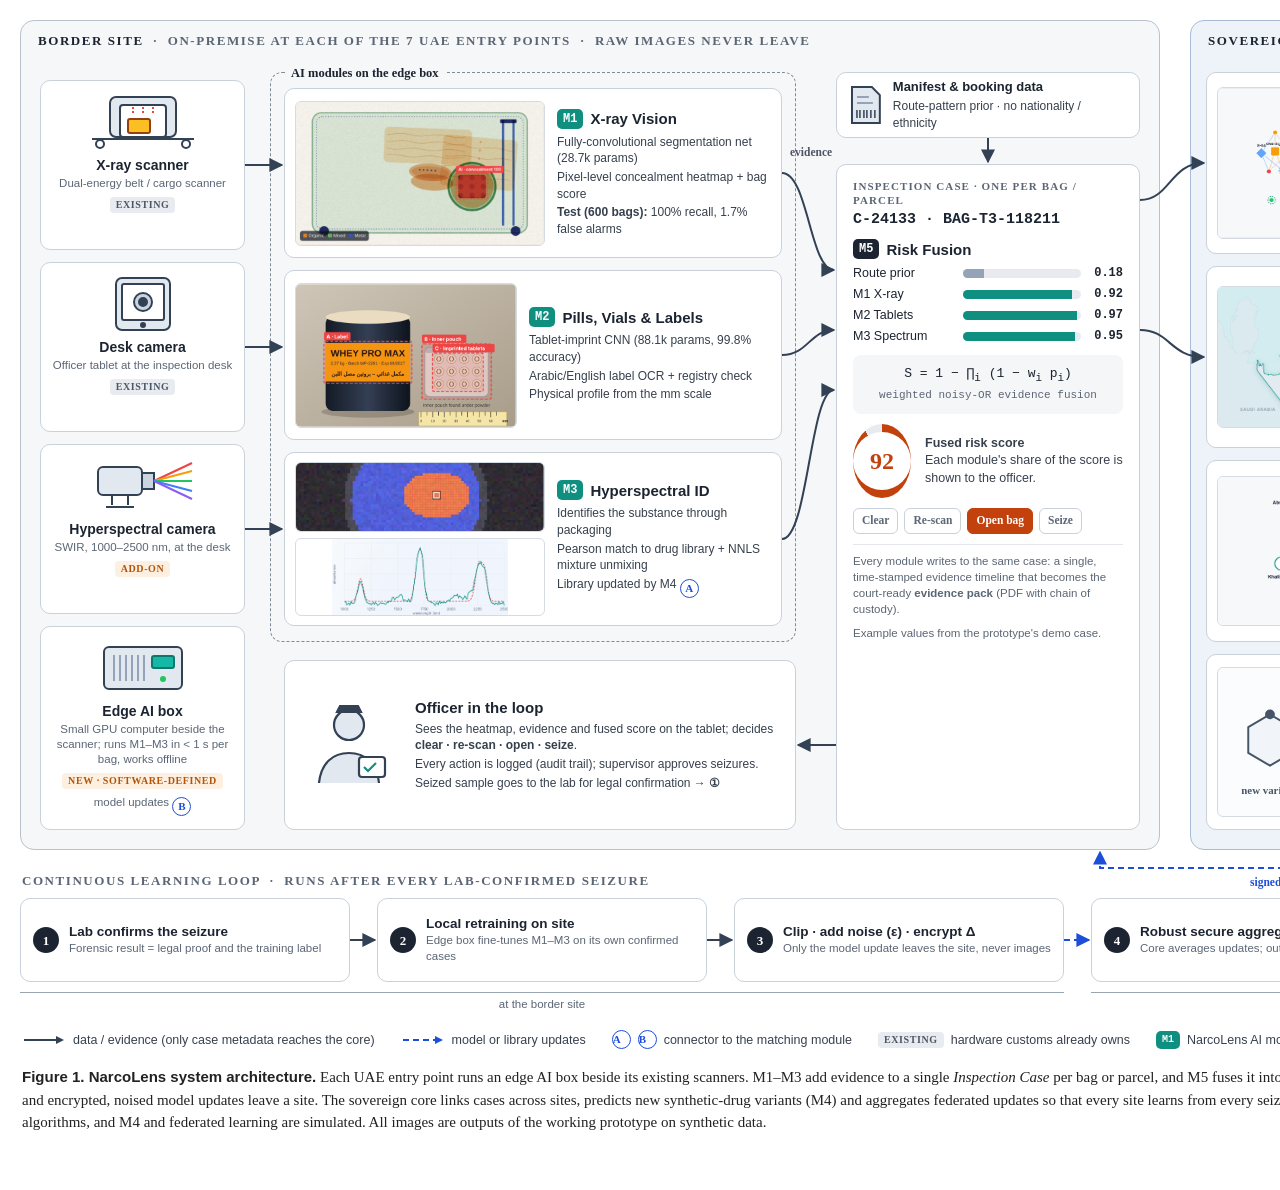
==== docs/architecture/src/architecture.html @ fb4dd949 "Add system architecture figure" ====
<!doctype html>
<html><head><meta charset="utf-8"><title>NarcoLens architecture</title>
<style>
  :root { --ink:#1b2430; --mute:#5b6675; --line:#8a95a3; --teal:#0f8f80; --teal-s:#e3f4f1; --amber:#b45309; --red:#c2410c; --blue:#1d4ed8; --site:#f6f7f9; --core:#eef3fa; }
  * { box-sizing: border-box; margin: 0; }
  body { width: 1800px; height: 1160px; background: #fff; font-family: Inter, "Helvetica Neue", Arial, sans-serif; color: var(--ink); position: relative; }
  .abs { position: absolute; }
  .zone { border: 1.6px solid #b9c2cd; border-radius: 14px; }
  .site { background: var(--site); }
  .core { background: var(--core); border-color: #a9bcd6; }
  .zone-h { position: absolute; top: 12px; left: 18px; font: 700 13px/1 Inter; letter-spacing: .12em; text-transform: uppercase; color: var(--mute); }
  .zone-h b { color: var(--ink); }
  .card { background: #fff; border: 1.2px solid #c9d1db; border-radius: 10px; }
  .sensor { display: flex; flex-direction: column; align-items: center; text-align: center; padding: 10px 10px 8px; }
  .sensor svg { margin: 2px 0 6px; }
  .sensor b { font-size: 14px; }
  .sensor small { font-size: 11.5px; color: var(--mute); line-height: 1.3; margin-top: 3px; }
  .tag { display: inline-block; font: 600 10px/1 Inter; letter-spacing: .06em; text-transform: uppercase; padding: 3px 6px; border-radius: 4px; margin-top: 6px; }
  .tag.ex { background: #e8ebef; color: #4b5563; } .tag.new { background: #fdf0e1; color: var(--amber); }
  .edge { border: 1.6px dashed #7d8b9b; border-radius: 12px; }
  .edge-h { position: absolute; top: -10px; left: 14px; background: var(--site); padding: 0 6px; font: 700 12.5px/20px Inter; color: var(--ink); }
  .mod { display: flex; gap: 12px; padding: 10px; align-items: center; }
  .mod img { border-radius: 6px; border: 1px solid #d5dbe2; display: block; }
  .mod .txt { flex: 1; min-width: 0; }
  .mh { display: flex; align-items: center; gap: 7px; margin-bottom: 5px; }
  .badge { font: 800 12px/1 "JetBrains Mono", monospace; color: #fff; background: var(--teal); padding: 4px 6px; border-radius: 5px; }
  .mh b { font-size: 15px; }
  .txt p { font-size: 12px; line-height: 1.38; color: #36404d; }
  .txt p + p { margin-top: 2px; }
  .st { font-size: 12px; margin-left: auto; color: var(--teal); white-space: nowrap; }
  .st.sim { color: #8a6d3b; }
  .conn { display: inline-grid; place-items: center; width: 19px; height: 19px; border-radius: 50%; border: 1.5px solid var(--blue); color: var(--blue); font: 700 11px/1 Inter; vertical-align: -4px; background: #fff; }
  /* case card */
  .case { padding: 14px 16px; }
  .case-h { font: 700 11px/1.3 Inter; letter-spacing: .1em; text-transform: uppercase; color: var(--mute); }
  .case-id { font: 700 15px/1.3 "JetBrains Mono", monospace; margin: 2px 0 10px; }
  .ev { display: grid; grid-template-columns: 102px 1fr 34px; align-items: center; gap: 8px; font-size: 12.5px; margin: 7px 0; }
  .ev .bar { height: 9px; background: #e7ebf0; border-radius: 5px; overflow: hidden; } .ev .bar i { display: block; height: 100%; background: var(--teal); }
  .ev .bar i.p { background: #94a3b8; }
  .ev span:last-child { font: 600 12px/1 "JetBrains Mono", monospace; text-align: right; }
  .fz { margin: 12px 0 10px; padding: 10px 12px; border-radius: 8px; background: #f4f6f8; font: 13px/1.4 "JetBrains Mono", monospace; text-align: center; }
  .score { display: flex; align-items: center; gap: 14px; margin: 6px 0 10px; }
  .ring { width: 74px; height: 74px; border-radius: 50%; display: grid; place-items: center; background: conic-gradient(var(--red) 0 92%, #e7ebf0 0); }
  .ring b { width: 58px; height: 58px; border-radius: 50%; background: #fff; display: grid; place-items: center; font: 800 24px/1 Inter; color: var(--red); }
  .score div p { font-size: 12.5px; line-height: 1.4; color: #36404d; }
  .chips { display: flex; gap: 6px; flex-wrap: wrap; margin: 4px 0 10px; }
  .chip { font: 600 11.5px/1 Inter; padding: 6px 8px; border-radius: 6px; border: 1px solid #c9d1db; color: var(--mute); }
  .chip.on { background: var(--red); border-color: var(--red); color: #fff; }
  .note { font-size: 11.5px; color: var(--mute); line-height: 1.4; border-top: 1px solid #e3e7ec; padding-top: 8px; }
  /* bottom loop */
  .loop-h { font: 700 13px/1 Inter; letter-spacing: .12em; text-transform: uppercase; color: var(--mute); }
  .step { display: flex; gap: 10px; align-items: center; padding: 10px 12px; }
  .step .n { flex: none; width: 26px; height: 26px; border-radius: 50%; background: var(--ink); color: #fff; display: grid; place-items: center; font: 700 13px/1 Inter; }
  .step b { font-size: 13.5px; display: block; } .step small { font-size: 11.5px; color: var(--mute); line-height: 1.35; display: block; margin-top: 2px; }
  .brace { border-top: 1.5px solid #9aa5b2; text-align: center; font-size: 11.5px; color: var(--mute); padding-top: 5px; }
  /* legend + caption */
  .legend { display: flex; gap: 26px; align-items: center; font-size: 12.5px; color: #36404d; flex-wrap: wrap; }
  .legend span { display: inline-flex; align-items: center; gap: 7px; }
  .caption { font-family: "Charter", "Bitstream Charter", Georgia, serif; font-size: 15px; line-height: 1.5; color: #222; }
  .caption b { font-family: Inter, Arial, sans-serif; }
  svg.wires { position: absolute; inset: 0; pointer-events: none; }
  .lbl { font: 600 11.5px Inter; fill: #4b5563; }
</style></head><body>

<!-- ===================== BORDER SITE ===================== -->
<div class="abs zone site" style="left:20px;top:20px;width:1140px;height:830px"></div>
<div class="abs zone-h" style="left:38px;top:34px"><b>Border site</b> &nbsp;·&nbsp; on-premise at each of the 7 UAE entry points &nbsp;·&nbsp; raw images never leave</div>

<!-- sensors -->
<div class="abs card sensor" style="left:40px;top:80px;width:205px;height:170px">
  <svg width="110" height="58" viewBox="0 0 110 58" fill="none" stroke="#334155" stroke-width="2" stroke-linejoin="round"><rect x="22" y="4" width="66" height="40" rx="6" fill="#e2e8f0"/><rect x="32" y="12" width="46" height="32" rx="3" fill="#fff"/><rect x="40" y="26" width="22" height="14" rx="2" fill="#fbbf24" stroke="#92400e"/><path d="M4 46h102"/><circle cx="12" cy="51" r="4"/><circle cx="98" cy="51" r="4"/><path d="M45 14v8M55 14v8M65 14v8" stroke="#ef4444" stroke-dasharray="2 2"/></svg>
  <b>X-ray scanner</b><small>Dual-energy belt / cargo scanner</small><span class="tag ex">existing</span>
</div>
<div class="abs card sensor" style="left:40px;top:262px;width:205px;height:170px">
  <svg width="110" height="58" viewBox="0 0 110 58" fill="none" stroke="#334155" stroke-width="2"><rect x="28" y="3" width="54" height="52" rx="6" fill="#e2e8f0"/><rect x="34" y="9" width="42" height="36" rx="2" fill="#fff"/><circle cx="55" cy="27" r="9" fill="#cbd5e1"/><circle cx="55" cy="27" r="4" fill="#334155"/><circle cx="55" cy="50" r="2" fill="#334155"/></svg>
  <b>Desk camera</b><small>Officer tablet at the inspection desk</small><span class="tag ex">existing</span>
</div>
<div class="abs card sensor" style="left:40px;top:444px;width:205px;height:170px">
  <svg width="110" height="58" viewBox="0 0 110 58" fill="none" stroke-width="2"><rect x="10" y="10" width="44" height="28" rx="5" fill="#e2e8f0" stroke="#334155"/><rect x="54" y="16" width="12" height="16" fill="#cbd5e1" stroke="#334155"/><path d="M66 24 L104 6" stroke="#ef4444"/><path d="M66 24 L104 14" stroke="#f59e0b"/><path d="M66 24 L104 24" stroke="#22c55e"/><path d="M66 24 L104 34" stroke="#3b82f6"/><path d="M66 24 L104 42" stroke="#8b5cf6"/><path d="M24 38v10M40 38v10M18 50h28" stroke="#334155"/></svg>
  <b>Hyperspectral camera</b><small>SWIR, 1000–2500 nm, at the desk</small><span class="tag new">add-on</span>
</div>
<div class="abs card sensor" style="left:40px;top:626px;width:205px;height:204px">
  <svg width="110" height="58" viewBox="0 0 110 58" fill="none" stroke="#334155" stroke-width="2"><rect x="16" y="8" width="78" height="42" rx="5" fill="#e2e8f0"/><path d="M26 16v26M32 16v26M38 16v26M44 16v26M50 16v26M56 16v26" stroke="#94a3b8"/><rect x="64" y="17" width="22" height="12" rx="2" fill="#14b8a6" stroke="#0f766e"/><circle cx="75" cy="40" r="3" fill="#22c55e" stroke="none"/></svg>
  <b>Edge AI box</b><small>Small GPU computer beside the scanner; runs M1–M3 in &lt; 1 s per bag, works offline</small><span class="tag new">new · software-defined</span>
  <small style="margin-top:6px">model updates <span class="conn">B</span></small>
</div>

<!-- edge AI modules -->
<div class="abs edge" style="left:270px;top:72px;width:526px;height:570px"><span class="edge-h">AI modules on the edge box</span></div>

<div class="abs card mod" style="left:284px;top:88px;width:498px;height:170px">
  <img src="xray.png" width="250" height="145" style="object-fit:cover">
  <div class="txt">
    <div class="mh"><span class="badge">M1</span><b>X-ray Vision</b></div>
    <p>Fully-convolutional segmentation net (28.7k params)</p>
    <p>Pixel-level concealment heatmap + bag score</p>
    <p><b>Test (600 bags):</b> 100% recall, 1.7% false alarms</p>
  </div>
</div>
<div class="abs card mod" style="left:284px;top:270px;width:498px;height:170px">
  <img src="desk.png" width="222" height="145">
  <div class="txt">
    <div class="mh"><span class="badge">M2</span><b>Pills, Vials &amp; Labels</b></div>
    <p>Tablet-imprint CNN (88.1k params, 99.8% accuracy)</p>
    <p>Arabic/English label OCR + registry check</p>
    <p>Physical profile from the mm scale</p>
  </div>
</div>
<div class="abs card mod" style="left:284px;top:452px;width:498px;height:174px">
  <div style="display:flex;flex-direction:column;gap:6px;width:250px">
    <img src="hyper.png" width="250" height="70" style="object-fit:cover;object-position:center 48%">
    <img src="spec.png" width="250" height="78" style="object-fit:contain;background:#fff">
  </div>
  <div class="txt">
    <div class="mh"><span class="badge">M3</span><b>Hyperspectral ID</b></div>
    <p>Identifies the substance through packaging</p>
    <p>Pearson match to drug library + NNLS mixture unmixing</p>
    <p>Library updated by M4 <span class="conn">A</span></p>
  </div>
</div>

<!-- officer -->
<div class="abs card mod" style="left:284px;top:660px;width:512px;height:170px">
  <svg width="96" height="96" viewBox="0 0 96 96" fill="none" stroke="#334155" stroke-width="2.2" style="flex:none;margin:0 6px"><circle cx="48" cy="28" r="15" fill="#e2e8f0"/><path d="M18 86c2-20 14-30 30-30s28 10 30 30" fill="#e2e8f0"/><path d="M36 15h24l-3-6H39z" fill="#334155"/><rect x="58" y="60" width="26" height="20" rx="3" fill="#fff"/><path d="M63 70l4 4 8-8" stroke="#0f8f80"/></svg>
  <div class="txt">
    <div class="mh"><b>Officer in the loop</b></div>
    <p>Sees the heatmap, evidence and fused score on the tablet; decides <b>clear · re-scan · open · seize</b>.</p>
    <p>Every action is logged (audit trail); supervisor approves seizures.</p>
    <p>Seized sample goes to the lab for legal confirmation <b>→ ①</b></p>
  </div>
</div>

<!-- manifest + case -->
<div class="abs card" style="left:836px;top:72px;width:304px;height:66px;display:flex;align-items:center;gap:10px;padding:0 12px">
  <svg width="34" height="42" viewBox="0 0 34 42" fill="none" stroke="#334155" stroke-width="2"><path d="M3 3h20l8 8v28H3z" fill="#e2e8f0"/><path d="M8 26v8M11 26v8M15 26v8M18 26v8M22 26v8M26 26v8" stroke-width="1.5"/><path d="M8 13h12M8 19h16" stroke="#94a3b8"/></svg>
  <div class="txt"><p style="font-size:13px;color:var(--ink)"><b>Manifest &amp; booking data</b></p><p>Route-pattern prior · no nationality / ethnicity</p></div>
</div>
<div class="abs card case" style="left:836px;top:164px;width:304px;height:666px">
  <div class="case-h">Inspection Case · one per bag / parcel</div>
  <div class="case-id">C-24133 · BAG-T3-118211</div>
  <div class="mh"><span class="badge" style="background:var(--ink)">M5</span><b>Risk Fusion</b></div>
  <div class="ev"><span>Route prior</span><span class="bar"><i class="p" style="width:18%"></i></span><span>0.18</span></div>
  <div class="ev"><span>M1 X-ray</span><span class="bar"><i style="width:92%"></i></span><span>0.92</span></div>
  <div class="ev"><span>M2 Tablets</span><span class="bar"><i style="width:97%"></i></span><span>0.97</span></div>
  <div class="ev"><span>M3 Spectrum</span><span class="bar"><i style="width:95%"></i></span><span>0.95</span></div>
  <div class="fz">S = 1 − ∏<sub>i</sub> (1 − w<sub>i</sub> p<sub>i</sub>)<br><span style="font-size:11px;color:var(--mute)">weighted noisy-OR evidence fusion</span></div>
  <div class="score"><div class="ring"><b>92</b></div><div><p><b>Fused risk score</b></p><p>Each module's share of the score is shown to the officer.</p></div></div>
  <div class="chips"><span class="chip">Clear</span><span class="chip">Re-scan</span><span class="chip on">Open bag</span><span class="chip">Seize</span></div>
  <div class="note">Every module writes to the same case: a single, time-stamped evidence timeline that becomes the court-ready <b>evidence pack</b> (PDF with chain of custody).</div>
  <div class="note" style="margin-top:8px;border:0;padding:0">Example values from the prototype's demo case.</div>
</div>

<!-- ===================== CORE ===================== -->
<div class="abs zone core" style="left:1190px;top:20px;width:590px;height:830px"></div>
<div class="abs zone-h" style="left:1208px;top:34px"><b>Sovereign core</b> &nbsp;·&nbsp; on-prem government data centre</div>

<div class="abs card mod" style="left:1206px;top:72px;width:558px;height:182px">
  <img src="net.png" width="250" height="152" style="object-fit:cover">
  <div class="txt">
    <div class="mh"><span class="badge" style="background:#475569">NET</span><b>Network analytics</b></div>
    <p>Links cases across sites by sender, route pattern and concealment method</p>
    <p>Graph clustering → auto-generated insights for investigators</p>
  </div>
</div>
<div class="abs card mod" style="left:1206px;top:266px;width:558px;height:182px">
  <img src="map.png" width="250" height="142" style="object-fit:cover">
  <div class="txt">
    <div class="mh"><b>Command &amp; supervisor apps</b></div>
    <p>Live map and KPIs for all 7 entry points</p>
    <p>Seizure approvals, override review, audit log</p>
    <p>Shift heat calendar for K9 placement</p>
  </div>
</div>
<div class="abs card mod" style="left:1206px;top:460px;width:558px;height:182px">
  <img src="fed.png" width="250" height="150" style="object-fit:cover">
  <div class="txt">
    <div class="mh"><span class="badge" style="background:#475569">FL</span><b>Federated learning server</b> <span class="conn">B</span></div>
    <p>Secure aggregation of site updates (Δ only)</p>
    <p>Differential privacy (ε = 1–8); poisoned updates rejected</p>
    <p>Signed models rolled out to every edge box</p>
  </div>
</div>
<div class="abs card mod" style="left:1206px;top:654px;width:558px;height:176px">
  <svg width="250" height="150" viewBox="0 0 250 150" style="flex:none;border:1px solid #d5dbe2;border-radius:6px;background:#fbfcfd">
    <g stroke="#475569" stroke-width="2" fill="#fff">
      <path d="M30 60 L52 47 L74 60 L74 86 L52 99 L30 86 Z" fill="#f1f5f9"/>
      <path d="M74 60 L96 50 M96 50 L112 64 M74 86 L94 98" fill="none"/>
      <circle cx="96" cy="50" r="6" fill="#fde68a"/><circle cx="112" cy="64" r="6" fill="#bfdbfe"/><circle cx="94" cy="98" r="6" fill="#fecaca"/><circle cx="52" cy="47" r="4" fill="#475569"/>
    </g>
    <text x="70" y="128" text-anchor="middle" style="font:600 11px Inter;fill:#475569">new variant (graph)</text>
    <path d="M124 74 h20" stroke="#0f8f80" stroke-width="2.4" marker-end="url(#ah2)"/>
    <defs><marker id="ah2" viewBox="0 0 10 10" refX="8" refY="5" markerWidth="6" markerHeight="6" orient="auto"><path d="M0 0L10 5L0 10z" fill="#0f8f80"/></marker></defs>
    <path d="M150 104 C160 104 162 100 166 80 C170 56 174 56 178 80 C181 98 186 104 194 100 C200 96 202 66 208 66 C214 66 216 98 222 102 L236 104" fill="none" stroke="#c2410c" stroke-width="2" stroke-dasharray="5 3"/>
    <path d="M150 112 h88" stroke="#94a3b8"/>
    <text x="194" y="128" text-anchor="middle" style="font:600 11px Inter;fill:#475569">predicted spectrum</text>
  </svg>
  <div class="txt">
    <div class="mh"><span class="badge">M4</span><b>Novel-Drug Predictor</b> <span class="conn">A</span></div>
    <p>Graph neural network predicts the spectral fingerprint of new synthetic variants</p>
    <p>Chemists validate → pushed to every M3 library <i>before</i> the first seizure</p>
  </div>
</div>

<!-- ===================== LEARNING LOOP ===================== -->
<div class="abs loop-h" style="left:22px;top:874px">Continuous learning loop &nbsp;·&nbsp; runs after every lab-confirmed seizure</div>
<div class="abs card step" style="left:20px;top:898px;width:330px;height:84px"><span class="n">1</span><div><b>Lab confirms the seizure</b><small>Forensic result = legal proof and the training label</small></div></div>
<div class="abs card step" style="left:377px;top:898px;width:330px;height:84px"><span class="n">2</span><div><b>Local retraining on site</b><small>Edge box fine-tunes M1–M3 on its own confirmed cases</small></div></div>
<div class="abs card step" style="left:734px;top:898px;width:330px;height:84px"><span class="n">3</span><div><b>Clip · add noise (ε) · encrypt Δ</b><small>Only the model update leaves the site, never images</small></div></div>
<div class="abs card step" style="left:1091px;top:898px;width:330px;height:84px"><span class="n">4</span><div><b>Robust secure aggregation</b><small>Core averages updates; outliers / poisoning rejected</small></div></div>
<div class="abs card step" style="left:1448px;top:898px;width:332px;height:84px"><span class="n">5</span><div><b>Signed model to all 7 sites</b><small>Every site learns from every seizure</small></div></div>
<div class="abs brace" style="left:20px;top:992px;width:1044px">at the border site</div>
<div class="abs brace" style="left:1091px;top:992px;width:689px">in the sovereign core</div>

<!-- ===================== LEGEND + CAPTION ===================== -->
<div class="abs legend" style="left:22px;top:1030px;width:1760px">
  <span><svg width="44" height="10"><path d="M2 5h34" stroke="#334155" stroke-width="2"/><path d="M34 1l8 4-8 4z" fill="#334155"/></svg>data / evidence (only case metadata reaches the core)</span>
  <span><svg width="44" height="10"><path d="M2 5h34" stroke="#1d4ed8" stroke-width="2" stroke-dasharray="6 4"/><path d="M34 1l8 4-8 4z" fill="#1d4ed8"/></svg>model or library updates</span>
  <span><span class="conn">A</span><span class="conn">B</span> connector to the matching module</span>
  <span><span class="tag ex" style="margin:0">existing</span> hardware customs already owns</span>
  <span><span class="badge" style="font-size:10px">M1</span> NarcoLens AI module</span>
</div>
<div class="abs caption" style="left:22px;top:1066px;width:1756px">
  <b>Figure 1. NarcoLens system architecture.</b> Each UAE entry point runs an edge AI box beside its existing scanners. M1–M3 add evidence to a single <i>Inspection Case</i> per bag or parcel, and M5 fuses it into one explainable risk score; the officer makes the decision. Only case metadata and encrypted, noised model updates leave a site. The sovereign core links cases across sites, predicts new synthetic-drug variants (M4) and aggregates federated updates so that every site learns from every seizure. In the prototype, M1 and M2 are trained neural networks, M3 and M5 are live algorithms, and M4 and federated learning are simulated. All images are outputs of the working prototype on synthetic data.
</div>

<!-- ===================== WIRES ===================== -->
<svg class="wires" width="1800" height="1190" viewBox="0 0 1800 1190">
  <defs>
    <marker id="a" viewBox="0 0 10 10" refX="9" refY="5" markerWidth="7" markerHeight="7" orient="auto"><path d="M0 0L10 5L0 10z" fill="#334155"/></marker>
    <marker id="ab" viewBox="0 0 10 10" refX="9" refY="5" markerWidth="7" markerHeight="7" orient="auto"><path d="M0 0L10 5L0 10z" fill="#1d4ed8"/></marker>
  </defs>
  <g stroke="#334155" stroke-width="2" fill="none" marker-end="url(#a)">
    <!-- sensors to modules -->
    <path d="M245 165 H282"/><path d="M245 347 H282"/><path d="M245 529 H282"/>
    <!-- modules to case -->
    <path d="M782 173 C808 173 810 270 834 270"/>
    <path d="M782 355 C808 355 810 330 834 330"/>
    <path d="M782 539 C808 539 810 390 834 390"/>
    <!-- manifest to case -->
    <path d="M988 138 V162"/>
    <!-- case to officer -->
    <path d="M836 745 H798"/>
    <!-- case to core -->
    <path d="M1140 200 C1170 200 1170 163 1204 163"/>
    <path d="M1140 330 C1170 330 1170 357 1204 357"/>
  </g>
  <text class="lbl" x="790" y="156" text-anchor="start">evidence</text>
  <!-- learning loop -->
  <g stroke="#334155" stroke-width="2" fill="none" marker-end="url(#a)"><path d="M350 940 H375"/><path d="M707 940 H732"/></g>
  <g stroke="#1d4ed8" stroke-width="2" fill="none" stroke-dasharray="6 4" marker-end="url(#ab)"><path d="M1064 940 H1089"/><path d="M1421 940 H1446"/>
    <path d="M1614 898 V868 H1100 V852" /></g>
  <text class="lbl" x="1250" y="886" style="fill:#1d4ed8">signed models → edge boxes  B</text>
</svg>
</body></html>
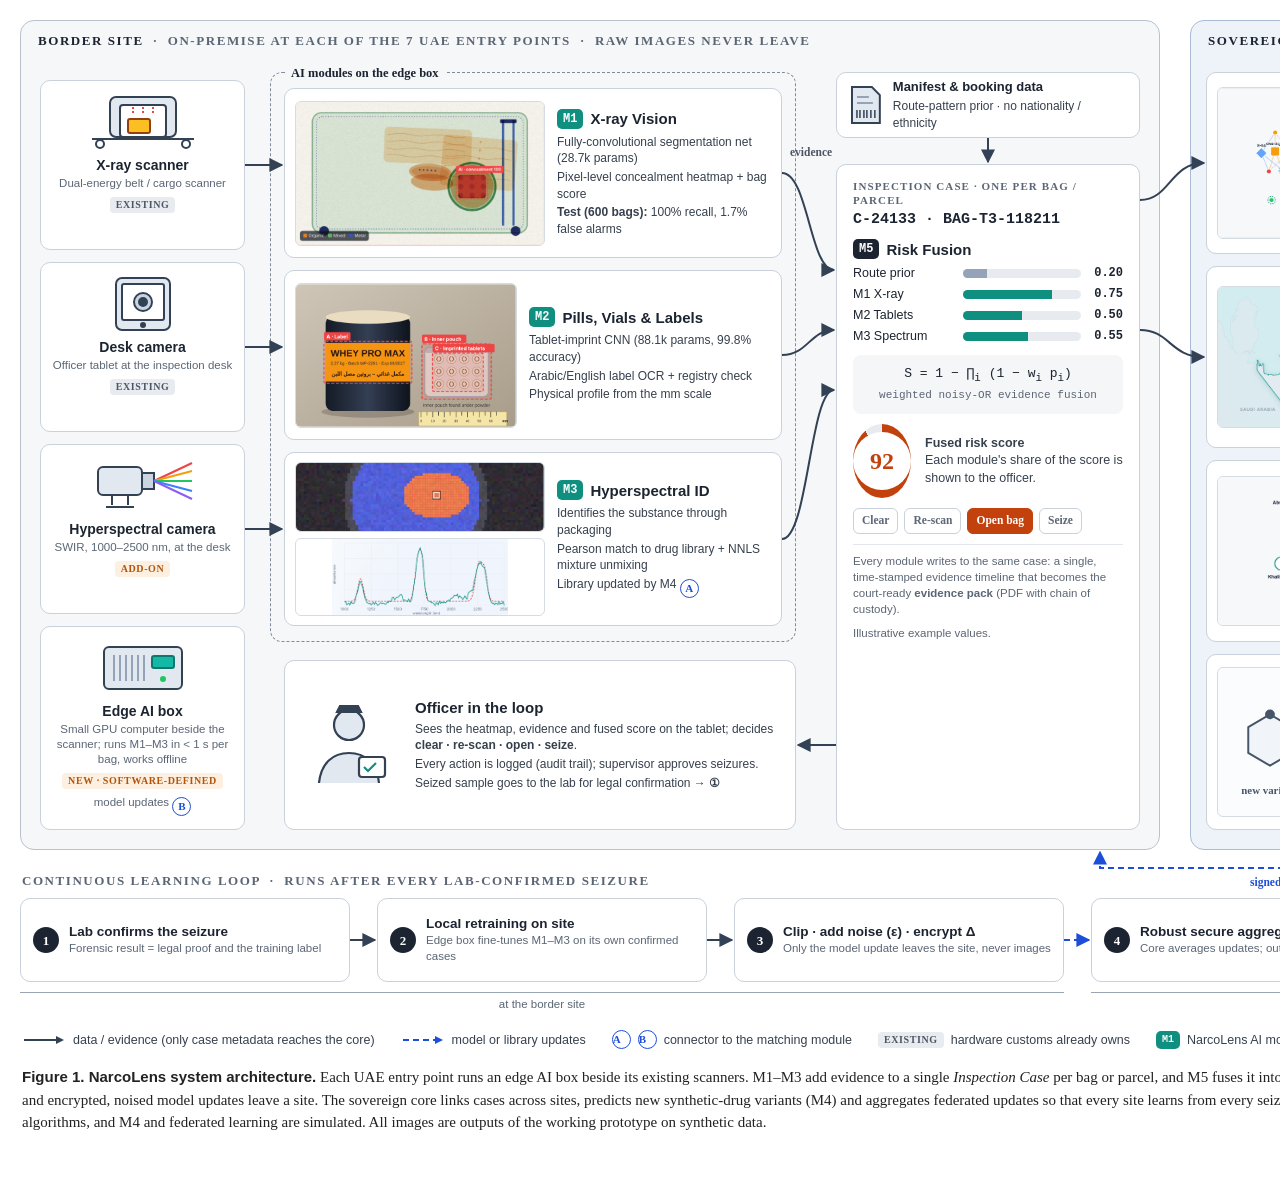
==== commit 0e9bb3bb: "Pitch deck: executive redesign, 16 slides; fix illustrative score in figure" ====
--- a/docs/architecture/src/architecture.html
+++ b/docs/architecture/src/architecture.html
@@ -139,15 +139,15 @@
   <div class="case-h">Inspection Case · one per bag / parcel</div>
   <div class="case-id">C-24133 · BAG-T3-118211</div>
   <div class="mh"><span class="badge" style="background:var(--ink)">M5</span><b>Risk Fusion</b></div>
-  <div class="ev"><span>Route prior</span><span class="bar"><i class="p" style="width:18%"></i></span><span>0.18</span></div>
-  <div class="ev"><span>M1 X-ray</span><span class="bar"><i style="width:92%"></i></span><span>0.92</span></div>
-  <div class="ev"><span>M2 Tablets</span><span class="bar"><i style="width:97%"></i></span><span>0.97</span></div>
-  <div class="ev"><span>M3 Spectrum</span><span class="bar"><i style="width:95%"></i></span><span>0.95</span></div>
+  <div class="ev"><span>Route prior</span><span class="bar"><i class="p" style="width:20%"></i></span><span>0.20</span></div>
+  <div class="ev"><span>M1 X-ray</span><span class="bar"><i style="width:75%"></i></span><span>0.75</span></div>
+  <div class="ev"><span>M2 Tablets</span><span class="bar"><i style="width:50%"></i></span><span>0.50</span></div>
+  <div class="ev"><span>M3 Spectrum</span><span class="bar"><i style="width:55%"></i></span><span>0.55</span></div>
   <div class="fz">S = 1 − ∏<sub>i</sub> (1 − w<sub>i</sub> p<sub>i</sub>)<br><span style="font-size:11px;color:var(--mute)">weighted noisy-OR evidence fusion</span></div>
   <div class="score"><div class="ring"><b>92</b></div><div><p><b>Fused risk score</b></p><p>Each module's share of the score is shown to the officer.</p></div></div>
   <div class="chips"><span class="chip">Clear</span><span class="chip">Re-scan</span><span class="chip on">Open bag</span><span class="chip">Seize</span></div>
   <div class="note">Every module writes to the same case: a single, time-stamped evidence timeline that becomes the court-ready <b>evidence pack</b> (PDF with chain of custody).</div>
-  <div class="note" style="margin-top:8px;border:0;padding:0">Example values from the prototype's demo case.</div>
+  <div class="note" style="margin-top:8px;border:0;padding:0">Illustrative example values.</div>
 </div>
 
 <!-- ===================== CORE ===================== -->
